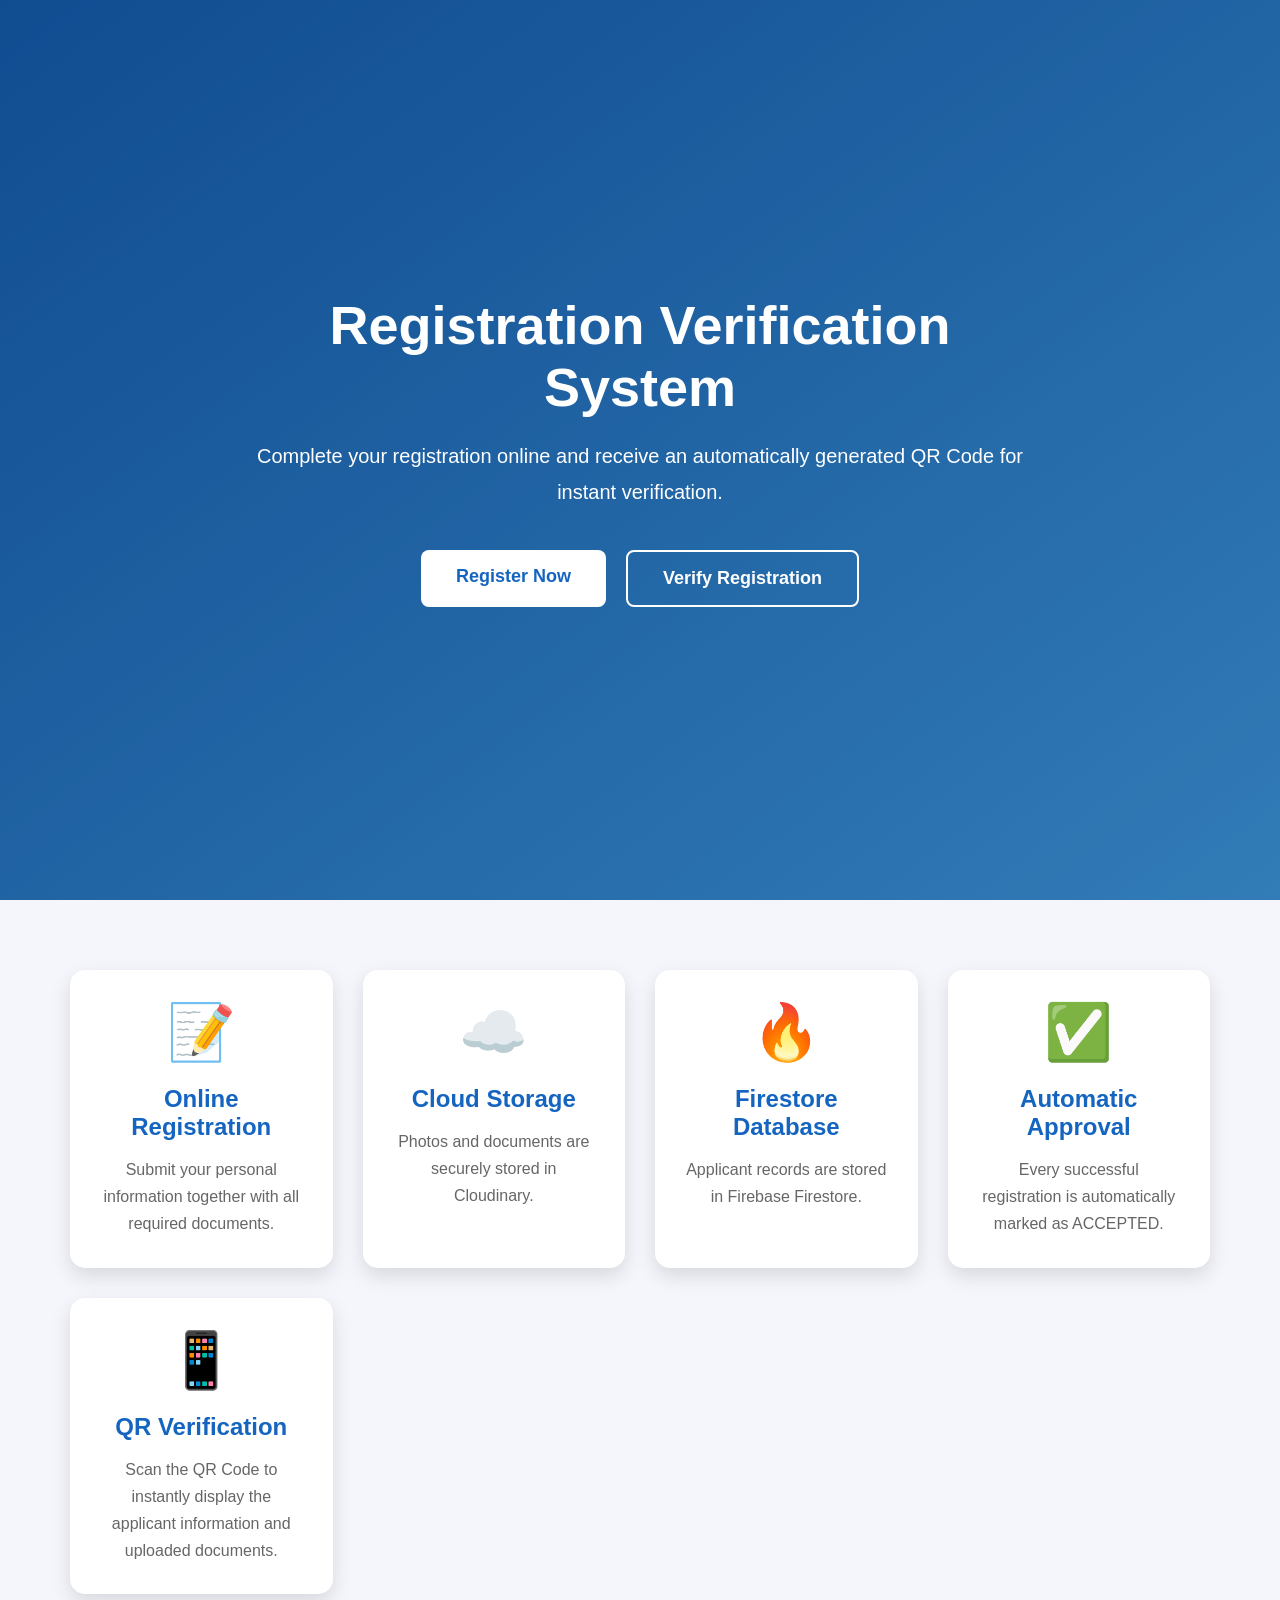
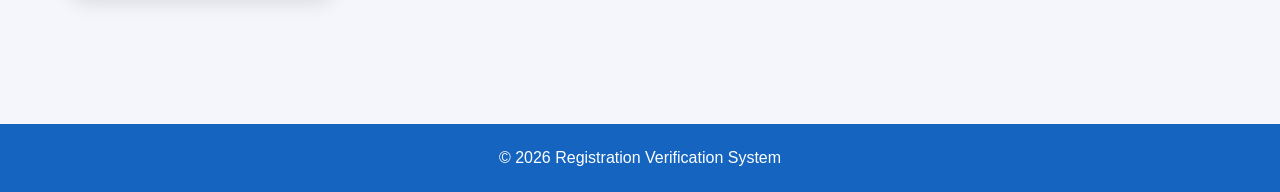
==== index.html @ 61a73586 "Initial Canada Embassy Registration System" ====
<!DOCTYPE html>
<html lang="en">
<head>

<meta charset="UTF-8">
<meta name="viewport" content="width=device-width, initial-scale=1.0">

<title>Registration Verification System</title>

<link rel="stylesheet" href="style.css">

</head>

<body>

<div class="hero">

<div class="overlay">

<div class="content">

<h1>Registration Verification System</h1>

<p>
Complete your registration online and receive an automatically generated QR Code for instant verification.
</p>

<div class="buttons">

<a href="register.html" class="btn primary">
Register Now
</a>

<a href="verify.html" class="btn secondary">
Verify Registration
</a>

</div>

</div>

</div>

</div>

<section class="features">

<div class="feature">

<div class="icon">📝</div>

<h2>Online Registration</h2>

<p>
Submit your personal information together with all required documents.
</p>

</div>

<div class="feature">

<div class="icon">☁️</div>

<h2>Cloud Storage</h2>

<p>
Photos and documents are securely stored in Cloudinary.
</p>

</div>

<div class="feature">

<div class="icon">🔥</div>

<h2>Firestore Database</h2>

<p>
Applicant records are stored in Firebase Firestore.
</p>

</div>

<div class="feature">

<div class="icon">✅</div>

<h2>Automatic Approval</h2>

<p>
Every successful registration is automatically marked as ACCEPTED.
</p>

</div>

<div class="feature">

<div class="icon">📱</div>

<h2>QR Verification</h2>

<p>
Scan the QR Code to instantly display the applicant information and uploaded documents.
</p>

</div>

</section>

<footer>

<p>

© 2026 Registration Verification System

</p>

</footer>

<script src="app.js"></script>

</body>
</html>
---- style.css ----
*{

margin:0;

padding:0;

box-sizing:border-box;

font-family:Arial,Helvetica,sans-serif;

}

body{

background:#f4f6fb;

color:#333;

}

.hero{

height:100vh;

background:linear-gradient(135deg,#1565c0,#42a5f5);

display:flex;

align-items:center;

justify-content:center;

}

.overlay{

width:100%;

height:100%;

background:rgba(0,0,0,.25);

display:flex;

justify-content:center;

align-items:center;

padding:20px;

}

.content{

max-width:800px;

text-align:center;

color:white;

}

.content h1{

font-size:54px;

margin-bottom:20px;

}

.content p{

font-size:20px;

line-height:1.8;

margin-bottom:40px;

}

.buttons{

display:flex;

justify-content:center;

gap:20px;

flex-wrap:wrap;

}

.btn{

padding:16px 35px;

text-decoration:none;

font-size:18px;

border-radius:8px;

transition:.3s;

font-weight:bold;

}

.primary{

background:#ffffff;

color:#1565c0;

}

.primary:hover{

background:#e3f2fd;

}

.secondary{

background:transparent;

border:2px solid white;

color:white;

}

.secondary:hover{

background:white;

color:#1565c0;

}

.features{

padding:70px 30px;

display:grid;

grid-template-columns:repeat(auto-fit,minmax(260px,1fr));

gap:30px;

max-width:1200px;

margin:auto;

}

.feature{

background:white;

padding:30px;

border-radius:15px;

text-align:center;

box-shadow:0 8px 20px rgba(0,0,0,.12);

transition:.3s;

}

.feature:hover{

transform:translateY(-8px);

}

.icon{

font-size:55px;

margin-bottom:20px;

}

.feature h2{

margin-bottom:15px;

color:#1565c0;

}

.feature p{

line-height:1.7;

color:#666;

}

footer{

background:#1565c0;

color:white;

text-align:center;

padding:25px;

margin-top:60px;

}

@media(max-width:768px){

.content h1{

font-size:36px;

}

.content p{

font-size:18px;

}

.hero{

height:auto;

padding:80px 0;

}

.buttons{

flex-direction:column;

align-items:center;

}

.btn{

width:260px;

text-align:center;

}

.features{

padding:40px 15px;

}

}
.hidden-card{

opacity:0;

transform:translateY(40px);

transition:.7s;

}

.show{

opacity:1;

transform:translateY(0);

}
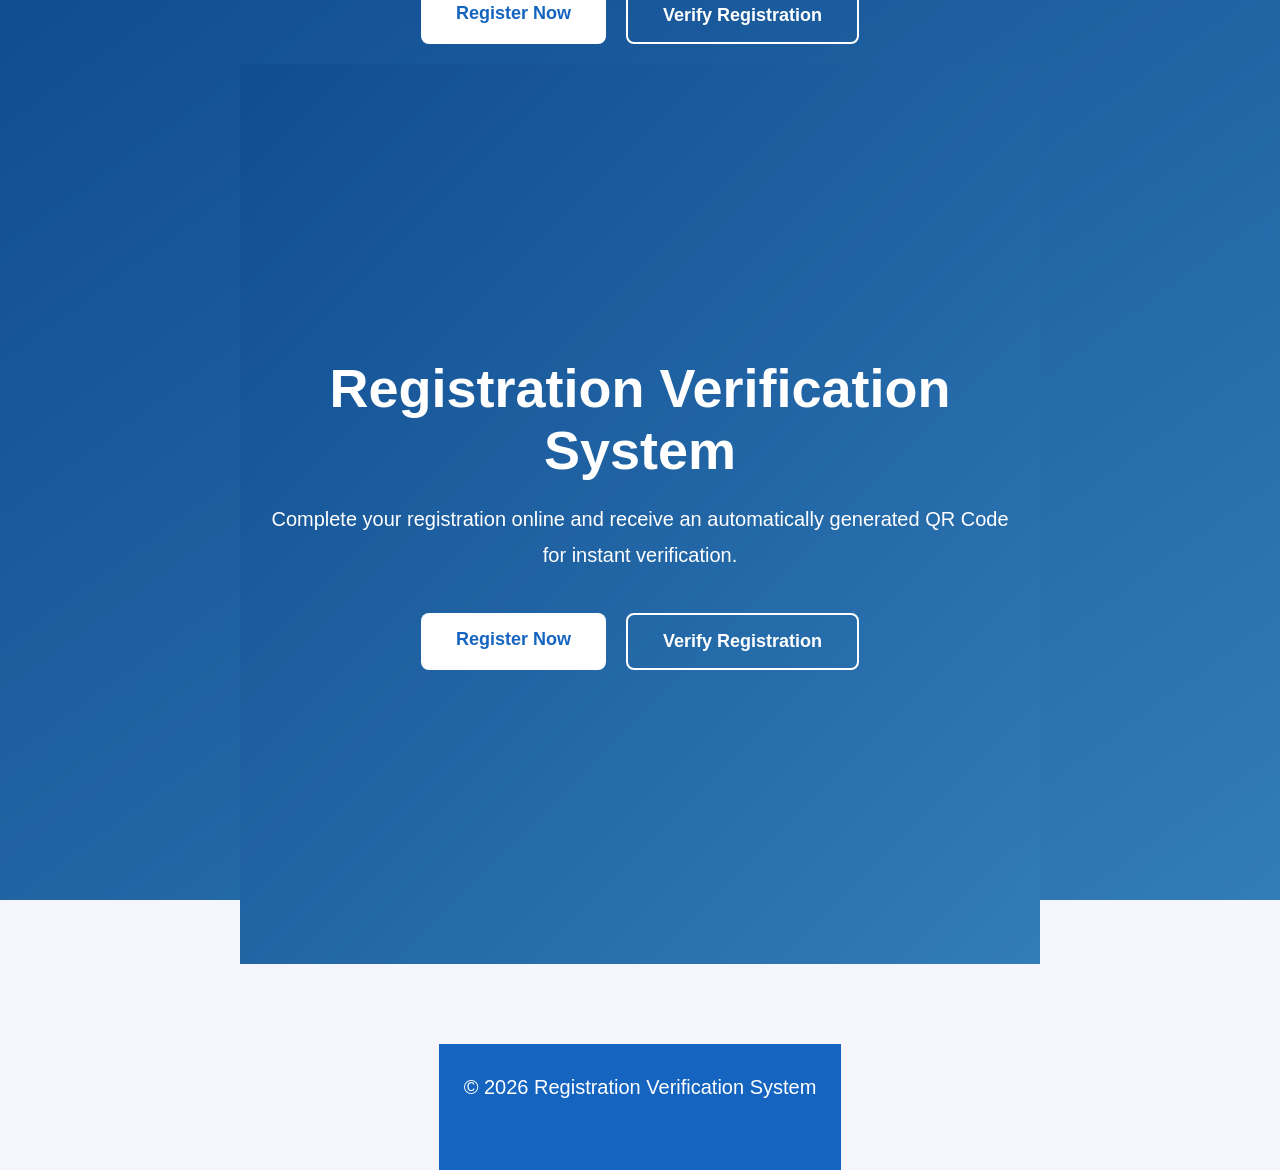
==== commit 0fb966bd: "Remove homepage feature section" ====
--- a/index.html
+++ b/index.html
@@ -1,123 +1,94 @@
-<!DOCTYPE html>
-<html lang="en">
-<head>
-
-<meta charset="UTF-8">
-<meta name="viewport" content="width=device-width, initial-scale=1.0">
-
-<title>Registration Verification System</title>
-
-<link rel="stylesheet" href="style.css">
-
-</head>
-
-<body>
-
-<div class="hero">
-
-<div class="overlay">
-
-<div class="content">
-
-<h1>Registration Verification System</h1>
-
-<p>
-Complete your registration online and receive an automatically generated QR Code for instant verification.
-</p>
-
-<div class="buttons">
-
-<a href="register.html" class="btn primary">
-Register Now
-</a>
-
-<a href="verify.html" class="btn secondary">
-Verify Registration
-</a>
-
-</div>
-
-</div>
-
-</div>
-
-</div>
-
-<section class="features">
-
-<div class="feature">
-
-<div class="icon">📝</div>
-
-<h2>Online Registration</h2>
-
-<p>
-Submit your personal information together with all required documents.
-</p>
-
-</div>
-
-<div class="feature">
-
-<div class="icon">☁️</div>
-
-<h2>Cloud Storage</h2>
-
-<p>
-Photos and documents are securely stored in Cloudinary.
-</p>
-
-</div>
-
-<div class="feature">
-
-<div class="icon">🔥</div>
-
-<h2>Firestore Database</h2>
-
-<p>
-Applicant records are stored in Firebase Firestore.
-</p>
-
-</div>
-
-<div class="feature">
-
-<div class="icon">✅</div>
-
-<h2>Automatic Approval</h2>
-
-<p>
-Every successful registration is automatically marked as ACCEPTED.
-</p>
-
-</div>
-
-<div class="feature">
-
-<div class="icon">📱</div>
-
-<h2>QR Verification</h2>
-
-<p>
-Scan the QR Code to instantly display the applicant information and uploaded documents.
-</p>
-
-</div>
-
-</section>
-
-<footer>
-
-<p>
-
-© 2026 Registration Verification System
-
-</p>
-
-</footer>
-
-<script src="app.js"></script>
-
-</body>
+<!DOCTYPE html>
+<html lang="en">
+<head>
+
+<meta charset="UTF-8">
+<meta name="viewport" content="width=device-width, initial-scale=1.0">
+
+<title>Registration Verification System</title>
+
+<link rel="stylesheet" href="style.css">
+
+</head>
+
+<body>
+
+<div class="hero">
+
+<div class="overlay">
+
+<div class="content">
+
+<h1>Registration Verification System</h1>
+
+<p>
+Complete your registration online and receive an automatically generated QR Code for instant verification.
+</p>
+
+<div class="buttons">
+
+<a href="register.html" class="btn primary">
+Register Now
+</a>
+
+<a href="verify.html" class="btn secondary">
+Verify Registration
+</a>
+
+<!DOCTYPE html>
+<html lang="en">
+<head>
+
+<meta charset="UTF-8">
+<meta name="viewport" content="width=device-width, initial-scale=1.0">
+
+<title>Registration Verification System</title>
+
+<link rel="stylesheet" href="style.css">
+
+</head>
+
+<body>
+
+<div class="hero">
+
+<div class="overlay">
+
+<div class="content">
+
+<h1>Registration Verification System</h1>
+
+<p>
+Complete your registration online and receive an automatically generated QR Code for instant verification.
+</p>
+
+<div class="buttons">
+
+<a href="register.html" class="btn primary">
+Register Now
+</a>
+
+<a href="verify.html" class="btn secondary">
+Verify Registration
+</a>
+
+</div>
+
+</div>
+
+</div>
+
+</div>
+
+<footer>
+
+<p>
+© 2026 Registration Verification System
+</p>
+
+</footer>
+
+<script src="app.js"></script>
+
+</body>
 </html>
--- a/style.css
+++ b/style.css
@@ -1,278 +1,278 @@
-*{
-
-margin:0;
-
-padding:0;
-
-box-sizing:border-box;
-
-font-family:Arial,Helvetica,sans-serif;
-
-}
-
-body{
-
-background:#f4f6fb;
-
-color:#333;
-
-}
-
-.hero{
-
-height:100vh;
-
-background:linear-gradient(135deg,#1565c0,#42a5f5);
-
-display:flex;
-
-align-items:center;
-
-justify-content:center;
-
-}
-
-.overlay{
-
-width:100%;
-
-height:100%;
-
-background:rgba(0,0,0,.25);
-
-display:flex;
-
-justify-content:center;
-
-align-items:center;
-
-padding:20px;
-
-}
-
-.content{
-
-max-width:800px;
-
-text-align:center;
-
-color:white;
-
-}
-
-.content h1{
-
-font-size:54px;
-
-margin-bottom:20px;
-
-}
-
-.content p{
-
-font-size:20px;
-
-line-height:1.8;
-
-margin-bottom:40px;
-
-}
-
-.buttons{
-
-display:flex;
-
-justify-content:center;
-
-gap:20px;
-
-flex-wrap:wrap;
-
-}
-
-.btn{
-
-padding:16px 35px;
-
-text-decoration:none;
-
-font-size:18px;
-
-border-radius:8px;
-
-transition:.3s;
-
-font-weight:bold;
-
-}
-
-.primary{
-
-background:#ffffff;
-
-color:#1565c0;
-
-}
-
-.primary:hover{
-
-background:#e3f2fd;
-
-}
-
-.secondary{
-
-background:transparent;
-
-border:2px solid white;
-
-color:white;
-
-}
-
-.secondary:hover{
-
-background:white;
-
-color:#1565c0;
-
-}
-
-.features{
-
-padding:70px 30px;
-
-display:grid;
-
-grid-template-columns:repeat(auto-fit,minmax(260px,1fr));
-
-gap:30px;
-
-max-width:1200px;
-
-margin:auto;
-
-}
-
-.feature{
-
-background:white;
-
-padding:30px;
-
-border-radius:15px;
-
-text-align:center;
-
-box-shadow:0 8px 20px rgba(0,0,0,.12);
-
-transition:.3s;
-
-}
-
-.feature:hover{
-
-transform:translateY(-8px);
-
-}
-
-.icon{
-
-font-size:55px;
-
-margin-bottom:20px;
-
-}
-
-.feature h2{
-
-margin-bottom:15px;
-
-color:#1565c0;
-
-}
-
-.feature p{
-
-line-height:1.7;
-
-color:#666;
-
-}
-
-footer{
-
-background:#1565c0;
-
-color:white;
-
-text-align:center;
-
-padding:25px;
-
-margin-top:60px;
-
-}
-
-@media(max-width:768px){
-
-.content h1{
-
-font-size:36px;
-
-}
-
-.content p{
-
-font-size:18px;
-
-}
-
-.hero{
-
-height:auto;
-
-padding:80px 0;
-
-}
-
-.buttons{
-
-flex-direction:column;
-
-align-items:center;
-
-}
-
-.btn{
-
-width:260px;
-
-text-align:center;
-
-}
-
-.features{
-
-padding:40px 15px;
-
-}
-
-}
-.hidden-card{
-
-opacity:0;
-
-transform:translateY(40px);
-
-transition:.7s;
-
-}
-
-.show{
-
-opacity:1;
-
-transform:translateY(0);
-
+*{
+
+margin:0;
+
+padding:0;
+
+box-sizing:border-box;
+
+font-family:Arial,Helvetica,sans-serif;
+
+}
+
+body{
+
+background:#f4f6fb;
+
+color:#333;
+
+}
+
+.hero{
+
+height:100vh;
+
+background:linear-gradient(135deg,#1565c0,#42a5f5);
+
+display:flex;
+
+align-items:center;
+
+justify-content:center;
+
+}
+
+.overlay{
+
+width:100%;
+
+height:100%;
+
+background:rgba(0,0,0,.25);
+
+display:flex;
+
+justify-content:center;
+
+align-items:center;
+
+padding:20px;
+
+}
+
+.content{
+
+max-width:800px;
+
+text-align:center;
+
+color:white;
+
+}
+
+.content h1{
+
+font-size:54px;
+
+margin-bottom:20px;
+
+}
+
+.content p{
+
+font-size:20px;
+
+line-height:1.8;
+
+margin-bottom:40px;
+
+}
+
+.buttons{
+
+display:flex;
+
+justify-content:center;
+
+gap:20px;
+
+flex-wrap:wrap;
+
+}
+
+.btn{
+
+padding:16px 35px;
+
+text-decoration:none;
+
+font-size:18px;
+
+border-radius:8px;
+
+transition:.3s;
+
+font-weight:bold;
+
+}
+
+.primary{
+
+background:#ffffff;
+
+color:#1565c0;
+
+}
+
+.primary:hover{
+
+background:#e3f2fd;
+
+}
+
+.secondary{
+
+background:transparent;
+
+border:2px solid white;
+
+color:white;
+
+}
+
+.secondary:hover{
+
+background:white;
+
+color:#1565c0;
+
+}
+
+.features{
+
+padding:70px 30px;
+
+display:grid;
+
+grid-template-columns:repeat(auto-fit,minmax(260px,1fr));
+
+gap:30px;
+
+max-width:1200px;
+
+margin:auto;
+
+}
+
+.feature{
+
+background:white;
+
+padding:30px;
+
+border-radius:15px;
+
+text-align:center;
+
+box-shadow:0 8px 20px rgba(0,0,0,.12);
+
+transition:.3s;
+
+}
+
+.feature:hover{
+
+transform:translateY(-8px);
+
+}
+
+.icon{
+
+font-size:55px;
+
+margin-bottom:20px;
+
+}
+
+.feature h2{
+
+margin-bottom:15px;
+
+color:#1565c0;
+
+}
+
+.feature p{
+
+line-height:1.7;
+
+color:#666;
+
+}
+
+footer{
+
+background:#1565c0;
+
+color:white;
+
+text-align:center;
+
+padding:25px;
+
+margin-top:60px;
+
+}
+
+@media(max-width:768px){
+
+.content h1{
+
+font-size:36px;
+
+}
+
+.content p{
+
+font-size:18px;
+
+}
+
+.hero{
+
+height:auto;
+
+padding:80px 0;
+
+}
+
+.buttons{
+
+flex-direction:column;
+
+align-items:center;
+
+}
+
+.btn{
+
+width:260px;
+
+text-align:center;
+
+}
+
+.features{
+
+padding:40px 15px;
+
+}
+
+}
+.hidden-card{
+
+opacity:0;
+
+transform:translateY(40px);
+
+transition:.7s;
+
+}
+
+.show{
+
+opacity:1;
+
+transform:translateY(0);
+
 }
--- a/style.css
+++ b/style.css
@@ -1,278 +1,278 @@
-*{
-
-margin:0;
-
-padding:0;
-
-box-sizing:border-box;
-
-font-family:Arial,Helvetica,sans-serif;
-
-}
-
-body{
-
-background:#f4f6fb;
-
-color:#333;
-
-}
-
-.hero{
-
-height:100vh;
-
-background:linear-gradient(135deg,#1565c0,#42a5f5);
-
-display:flex;
-
-align-items:center;
-
-justify-content:center;
-
-}
-
-.overlay{
-
-width:100%;
-
-height:100%;
-
-background:rgba(0,0,0,.25);
-
-display:flex;
-
-justify-content:center;
-
-align-items:center;
-
-padding:20px;
-
-}
-
-.content{
-
-max-width:800px;
-
-text-align:center;
-
-color:white;
-
-}
-
-.content h1{
-
-font-size:54px;
-
-margin-bottom:20px;
-
-}
-
-.content p{
-
-font-size:20px;
-
-line-height:1.8;
-
-margin-bottom:40px;
-
-}
-
-.buttons{
-
-display:flex;
-
-justify-content:center;
-
-gap:20px;
-
-flex-wrap:wrap;
-
-}
-
-.btn{
-
-padding:16px 35px;
-
-text-decoration:none;
-
-font-size:18px;
-
-border-radius:8px;
-
-transition:.3s;
-
-font-weight:bold;
-
-}
-
-.primary{
-
-background:#ffffff;
-
-color:#1565c0;
-
-}
-
-.primary:hover{
-
-background:#e3f2fd;
-
-}
-
-.secondary{
-
-background:transparent;
-
-border:2px solid white;
-
-color:white;
-
-}
-
-.secondary:hover{
-
-background:white;
-
-color:#1565c0;
-
-}
-
-.features{
-
-padding:70px 30px;
-
-display:grid;
-
-grid-template-columns:repeat(auto-fit,minmax(260px,1fr));
-
-gap:30px;
-
-max-width:1200px;
-
-margin:auto;
-
-}
-
-.feature{
-
-background:white;
-
-padding:30px;
-
-border-radius:15px;
-
-text-align:center;
-
-box-shadow:0 8px 20px rgba(0,0,0,.12);
-
-transition:.3s;
-
-}
-
-.feature:hover{
-
-transform:translateY(-8px);
-
-}
-
-.icon{
-
-font-size:55px;
-
-margin-bottom:20px;
-
-}
-
-.feature h2{
-
-margin-bottom:15px;
-
-color:#1565c0;
-
-}
-
-.feature p{
-
-line-height:1.7;
-
-color:#666;
-
-}
-
-footer{
-
-background:#1565c0;
-
-color:white;
-
-text-align:center;
-
-padding:25px;
-
-margin-top:60px;
-
-}
-
-@media(max-width:768px){
-
-.content h1{
-
-font-size:36px;
-
-}
-
-.content p{
-
-font-size:18px;
-
-}
-
-.hero{
-
-height:auto;
-
-padding:80px 0;
-
-}
-
-.buttons{
-
-flex-direction:column;
-
-align-items:center;
-
-}
-
-.btn{
-
-width:260px;
-
-text-align:center;
-
-}
-
-.features{
-
-padding:40px 15px;
-
-}
-
-}
-.hidden-card{
-
-opacity:0;
-
-transform:translateY(40px);
-
-transition:.7s;
-
-}
-
-.show{
-
-opacity:1;
-
-transform:translateY(0);
-
+*{
+
+margin:0;
+
+padding:0;
+
+box-sizing:border-box;
+
+font-family:Arial,Helvetica,sans-serif;
+
+}
+
+body{
+
+background:#f4f6fb;
+
+color:#333;
+
+}
+
+.hero{
+
+height:100vh;
+
+background:linear-gradient(135deg,#1565c0,#42a5f5);
+
+display:flex;
+
+align-items:center;
+
+justify-content:center;
+
+}
+
+.overlay{
+
+width:100%;
+
+height:100%;
+
+background:rgba(0,0,0,.25);
+
+display:flex;
+
+justify-content:center;
+
+align-items:center;
+
+padding:20px;
+
+}
+
+.content{
+
+max-width:800px;
+
+text-align:center;
+
+color:white;
+
+}
+
+.content h1{
+
+font-size:54px;
+
+margin-bottom:20px;
+
+}
+
+.content p{
+
+font-size:20px;
+
+line-height:1.8;
+
+margin-bottom:40px;
+
+}
+
+.buttons{
+
+display:flex;
+
+justify-content:center;
+
+gap:20px;
+
+flex-wrap:wrap;
+
+}
+
+.btn{
+
+padding:16px 35px;
+
+text-decoration:none;
+
+font-size:18px;
+
+border-radius:8px;
+
+transition:.3s;
+
+font-weight:bold;
+
+}
+
+.primary{
+
+background:#ffffff;
+
+color:#1565c0;
+
+}
+
+.primary:hover{
+
+background:#e3f2fd;
+
+}
+
+.secondary{
+
+background:transparent;
+
+border:2px solid white;
+
+color:white;
+
+}
+
+.secondary:hover{
+
+background:white;
+
+color:#1565c0;
+
+}
+
+.features{
+
+padding:70px 30px;
+
+display:grid;
+
+grid-template-columns:repeat(auto-fit,minmax(260px,1fr));
+
+gap:30px;
+
+max-width:1200px;
+
+margin:auto;
+
+}
+
+.feature{
+
+background:white;
+
+padding:30px;
+
+border-radius:15px;
+
+text-align:center;
+
+box-shadow:0 8px 20px rgba(0,0,0,.12);
+
+transition:.3s;
+
+}
+
+.feature:hover{
+
+transform:translateY(-8px);
+
+}
+
+.icon{
+
+font-size:55px;
+
+margin-bottom:20px;
+
+}
+
+.feature h2{
+
+margin-bottom:15px;
+
+color:#1565c0;
+
+}
+
+.feature p{
+
+line-height:1.7;
+
+color:#666;
+
+}
+
+footer{
+
+background:#1565c0;
+
+color:white;
+
+text-align:center;
+
+padding:25px;
+
+margin-top:60px;
+
+}
+
+@media(max-width:768px){
+
+.content h1{
+
+font-size:36px;
+
+}
+
+.content p{
+
+font-size:18px;
+
+}
+
+.hero{
+
+height:auto;
+
+padding:80px 0;
+
+}
+
+.buttons{
+
+flex-direction:column;
+
+align-items:center;
+
+}
+
+.btn{
+
+width:260px;
+
+text-align:center;
+
+}
+
+.features{
+
+padding:40px 15px;
+
+}
+
+}
+.hidden-card{
+
+opacity:0;
+
+transform:translateY(40px);
+
+transition:.7s;
+
+}
+
+.show{
+
+opacity:1;
+
+transform:translateY(0);
+
 }
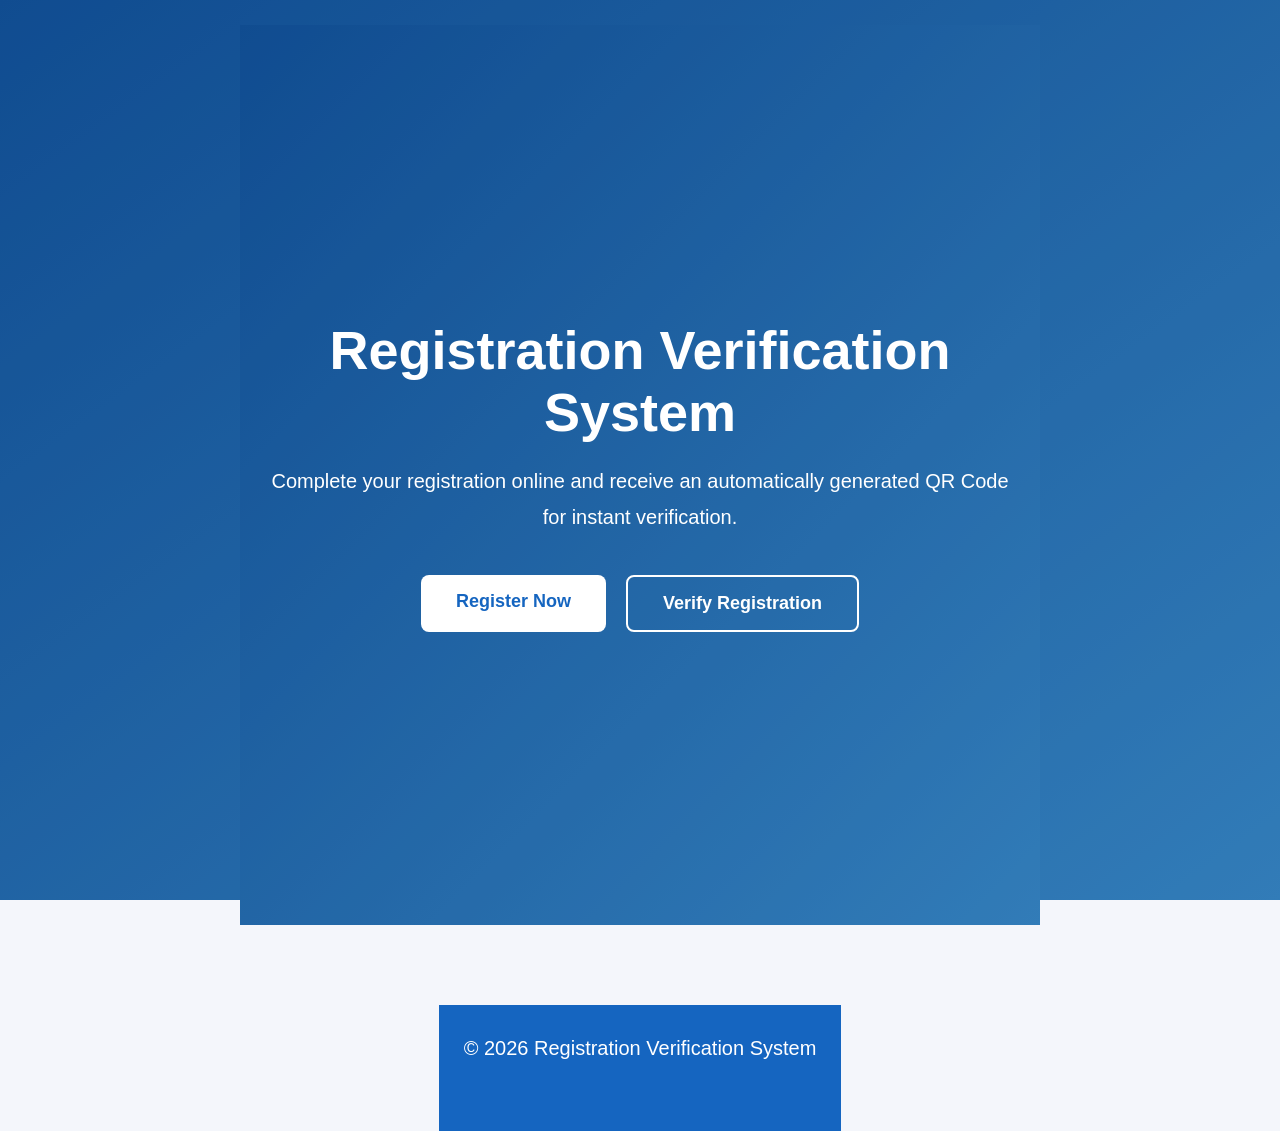
==== commit 0ef83afa: "Update index.html" ====
--- a/index.html
+++ b/index.html
@@ -27,13 +27,6 @@
 
 <div class="buttons">
 
-<a href="register.html" class="btn primary">
-Register Now
-</a>
-
-<a href="verify.html" class="btn secondary">
-Verify Registration
-</a>
 
 <!DOCTYPE html>
 <html lang="en">
@@ -91,4 +84,4 @@
 <script src="app.js"></script>
 
 </body>
-</html>+</html>
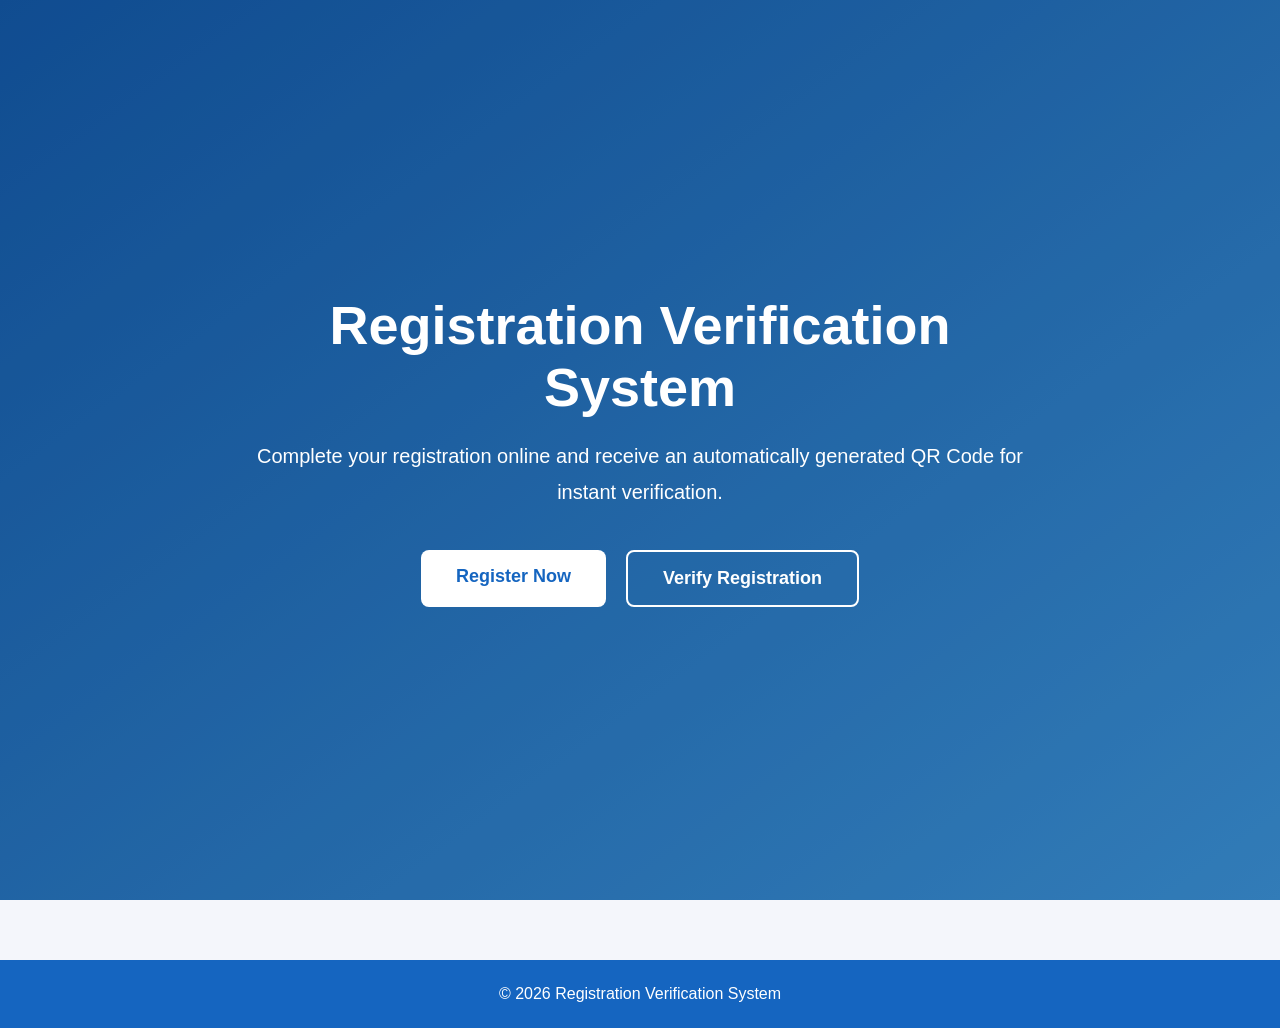
==== commit 10fe4c23: "Update index.html" ====
--- a/index.html
+++ b/index.html
@@ -1,33 +1,3 @@
-<!DOCTYPE html>
-<html lang="en">
-<head>
-
-<meta charset="UTF-8">
-<meta name="viewport" content="width=device-width, initial-scale=1.0">
-
-<title>Registration Verification System</title>
-
-<link rel="stylesheet" href="style.css">
-
-</head>
-
-<body>
-
-<div class="hero">
-
-<div class="overlay">
-
-<div class="content">
-
-<h1>Registration Verification System</h1>
-
-<p>
-Complete your registration online and receive an automatically generated QR Code for instant verification.
-</p>
-
-<div class="buttons">
-
-
 <!DOCTYPE html>
 <html lang="en">
 <head>
